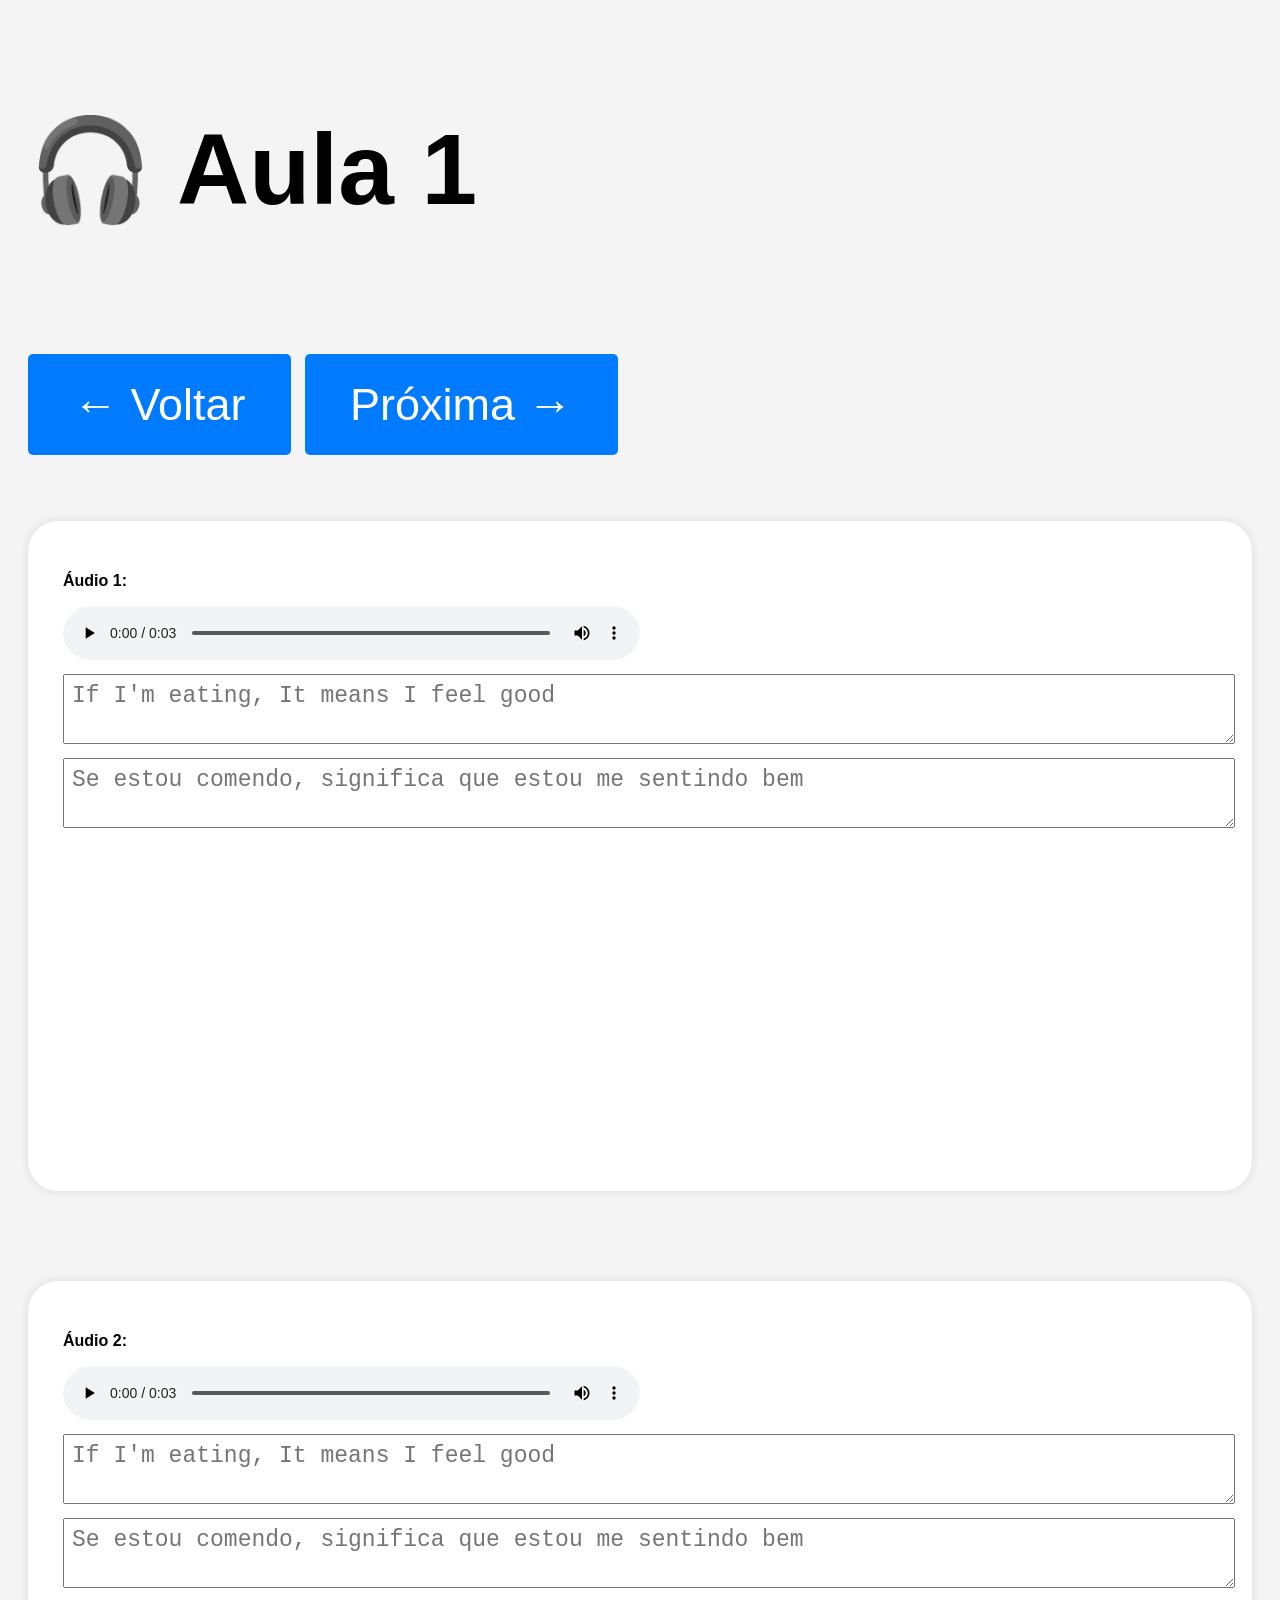
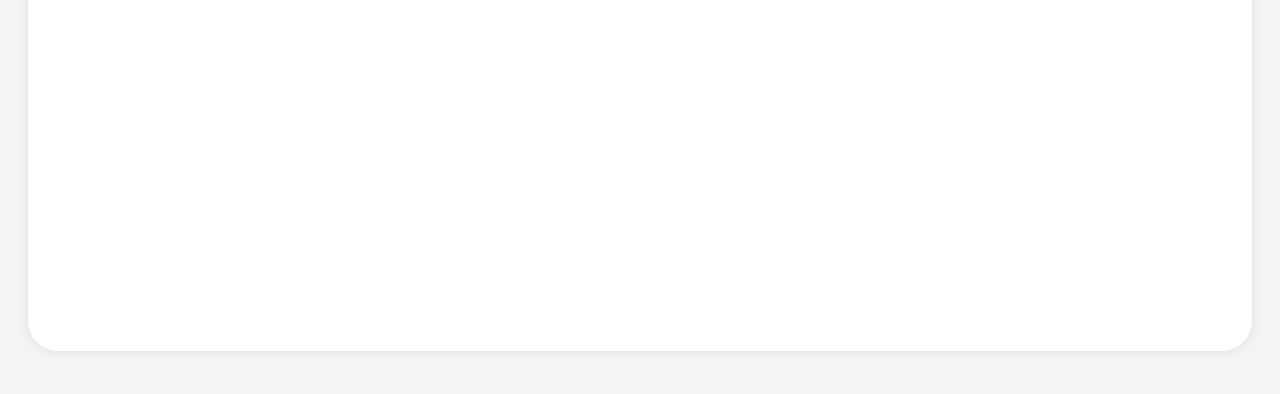
==== index.html @ 2848b5e5 "first commit" ====
<!-- ===================== PAGINA 2 ===================== -->
<!DOCTYPE html>
<html lang="pt-br">

<head>
    <meta charset="UTF-8">
    <title>Aula 2</title>
    <link rel="stylesheet" href="style.css">
</head>

<body>

    <h2>🎧 Aula 1</h2>

    <div class="nav">
        <a href="index.html">← Voltar</a>
        <a href="pagina2.html">Próxima →</a>
    </div>

    <div class="card">
        <p><strong>Áudio 1:</strong></p>
        <audio controls class="audio">
            <source src="audio/audio1.mp3" type="audio/mpeg" class="som">
        </audio>
        <textarea placeholder="If I'm eating, It means I feel good"></textarea>
        <textarea placeholder="Se estou comendo, significa que estou me sentindo bem"></textarea>
    </div>

    <div class="card">
        <p><strong>Áudio 2:</strong></p>
        <audio controls class="audio">
            <source src="audio/audio1.mp3" type="audio/mpeg" class="som">
        </audio>
        <textarea placeholder="If I'm eating, It means I feel good"></textarea>
        <textarea placeholder="Se estou comendo, significa que estou me sentindo bem"></textarea>
    </div>
    

</body>

</html>
---- style.css ----
body {
    font-family: Arial;
    background: #f4f4f4;
    padding: 20px;
}

.card {
    background: white;
    padding: 35px;
    margin-bottom: 15px;
    border-radius: 10px;
    box-shadow: 0 0 10px rgba(0, 0, 0, 0.1);
}

textarea {
    width: 100%;
    margin-top: 10px;
    padding: 8px;
}

.nav {
    margin-bottom: 10px;
}

.nav a {
    padding: 10px 15px;
    background: #007bff;
    color: white;
    text-decoration: none;
    border-radius: 5px;
    margin-right: 10px;

}

@media (min-width: 768px) {

    h2 {
        font-size: 100px;
    }

    .card {
        background: white;
        padding: 35px;
        height: 600px;
        margin-bottom: 15px;
        border-radius: 30px;
        box-shadow: 0 0 10px rgba(0, 0, 0, 0.1);
        margin-top: 90px;
    }

    .audio {
        width: 50%;
        /* ocupa toda largura do card */
       
        /* aumenta a altura do player */
        border-radius: 30px;
    }

    .som {
        height: 150px;
    }

    .nav {
        margin-top: 150px;
    }

    .nav a {
        padding: 25px 45px;
        background: #007bff;
        color: white;
        text-decoration: none;
        border-radius: 5px;
        margin-right: 10px;
        font-size: 45px;

    }

    textarea {
    width: 100%;
    margin-top: 10px;
    padding: 8px;
    font-size: 23px;
    }

}
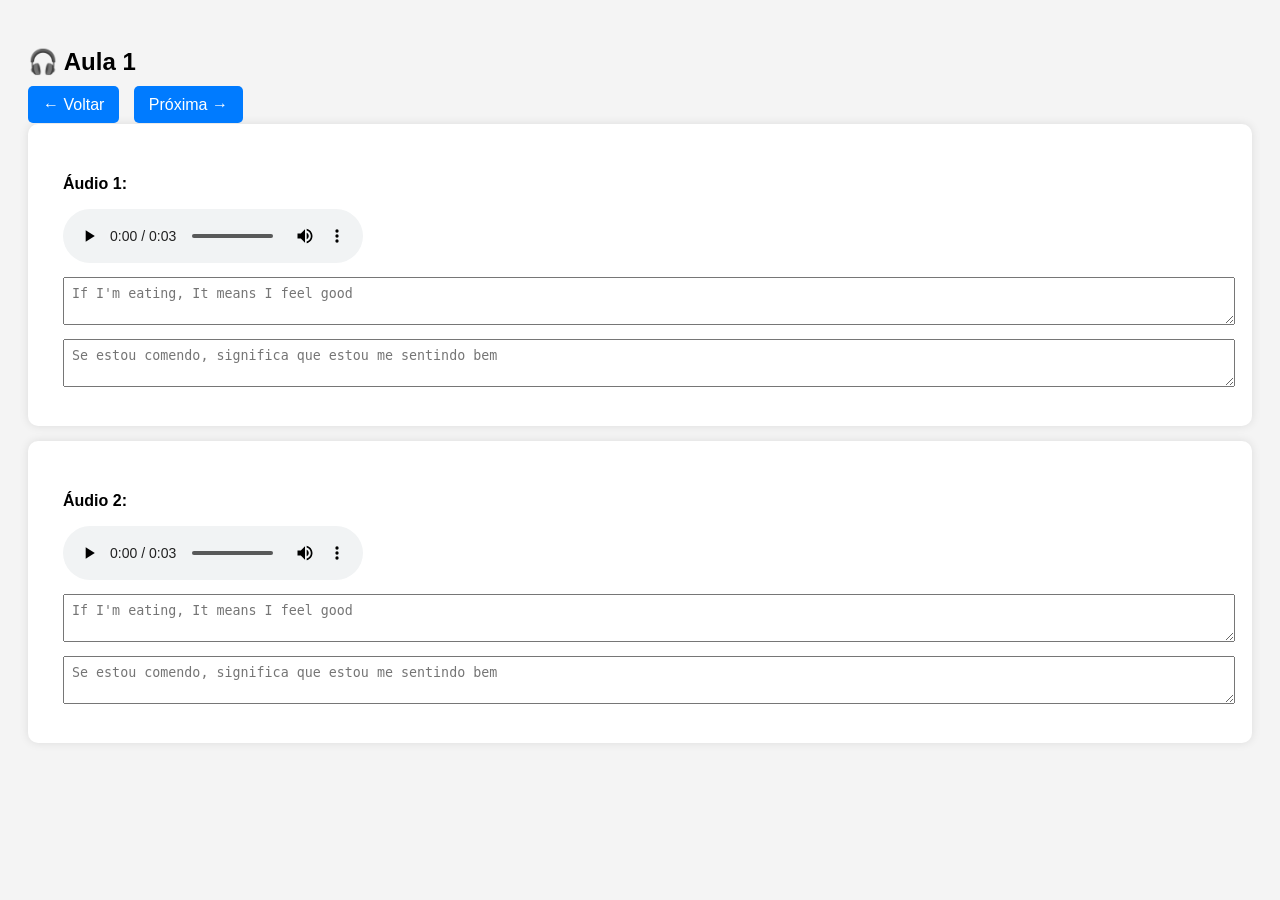
==== commit 0030ba87: "fix: envia alterações pendentes" ====
--- a/index.html
+++ b/index.html
@@ -22,8 +22,10 @@
         <audio controls class="audio">
             <source src="audio/audio1.mp3" type="audio/mpeg" class="som">
         </audio>
-        <textarea placeholder="If I'm eating, It means I feel good"></textarea>
-        <textarea placeholder="Se estou comendo, significa que estou me sentindo bem"></textarea>
+        <div class="text">
+            <textarea placeholder="If I'm eating, It means I feel good"></textarea>
+            <textarea placeholder="Se estou comendo, significa que estou me sentindo bem"></textarea>
+        </div>
     </div>
 
     <div class="card">
@@ -31,10 +33,11 @@
         <audio controls class="audio">
             <source src="audio/audio1.mp3" type="audio/mpeg" class="som">
         </audio>
-        <textarea placeholder="If I'm eating, It means I feel good"></textarea>
-        <textarea placeholder="Se estou comendo, significa que estou me sentindo bem"></textarea>
-    </div>
-    
+         <div class="text">
+            <textarea placeholder="If I'm eating, It means I feel good"></textarea>
+            <textarea placeholder="Se estou comendo, significa que estou me sentindo bem"></textarea>
+        </div>
+
 
 </body>
 
--- a/style.css
+++ b/style.css
@@ -32,36 +32,43 @@
 
 }
 
-@media (min-width: 768px) {
+@media (min-width: 768px) and (max-width: 1024px) {
+
+    body {
+        font-family: Arial;
+        background: #f4f4f4;
+        padding: 20px;
+    }
 
     h2 {
-        font-size: 100px;
+        font-size: 60px;
+        margin-top: 5px;
     }
 
     .card {
         background: white;
-        padding: 35px;
+        padding: 30px;
         height: 600px;
         margin-bottom: 15px;
         border-radius: 30px;
         box-shadow: 0 0 10px rgba(0, 0, 0, 0.1);
-        margin-top: 90px;
+        margin-top: 30px;
+    }
+
+    .card p {
+        font-size: 40px;
     }
 
     .audio {
-        width: 50%;
-        /* ocupa toda largura do card */
+        width: 30%;
+        transform: scale(2.2);
+        transform-origin: left;
+        margin-top: 10px;
        
-        /* aumenta a altura do player */
-        border-radius: 30px;
-    }
-
-    .som {
-        height: 150px;
     }
 
     .nav {
-        margin-top: 150px;
+        margin-top: 20px;
     }
 
     .nav a {
@@ -71,15 +78,21 @@
         text-decoration: none;
         border-radius: 5px;
         margin-right: 10px;
-        font-size: 45px;
+        font-size: 30px;
 
     }
 
     textarea {
-    width: 100%;
-    margin-top: 10px;
-    padding: 8px;
-    font-size: 23px;
+        width: 89%;
+        margin-top: 10px;
+        padding: 18px;
+        font-size: 25px;
+        margin: 22px;
+        
+    }
+
+    .text {
+        margin-top: 30px;
     }
 
 }
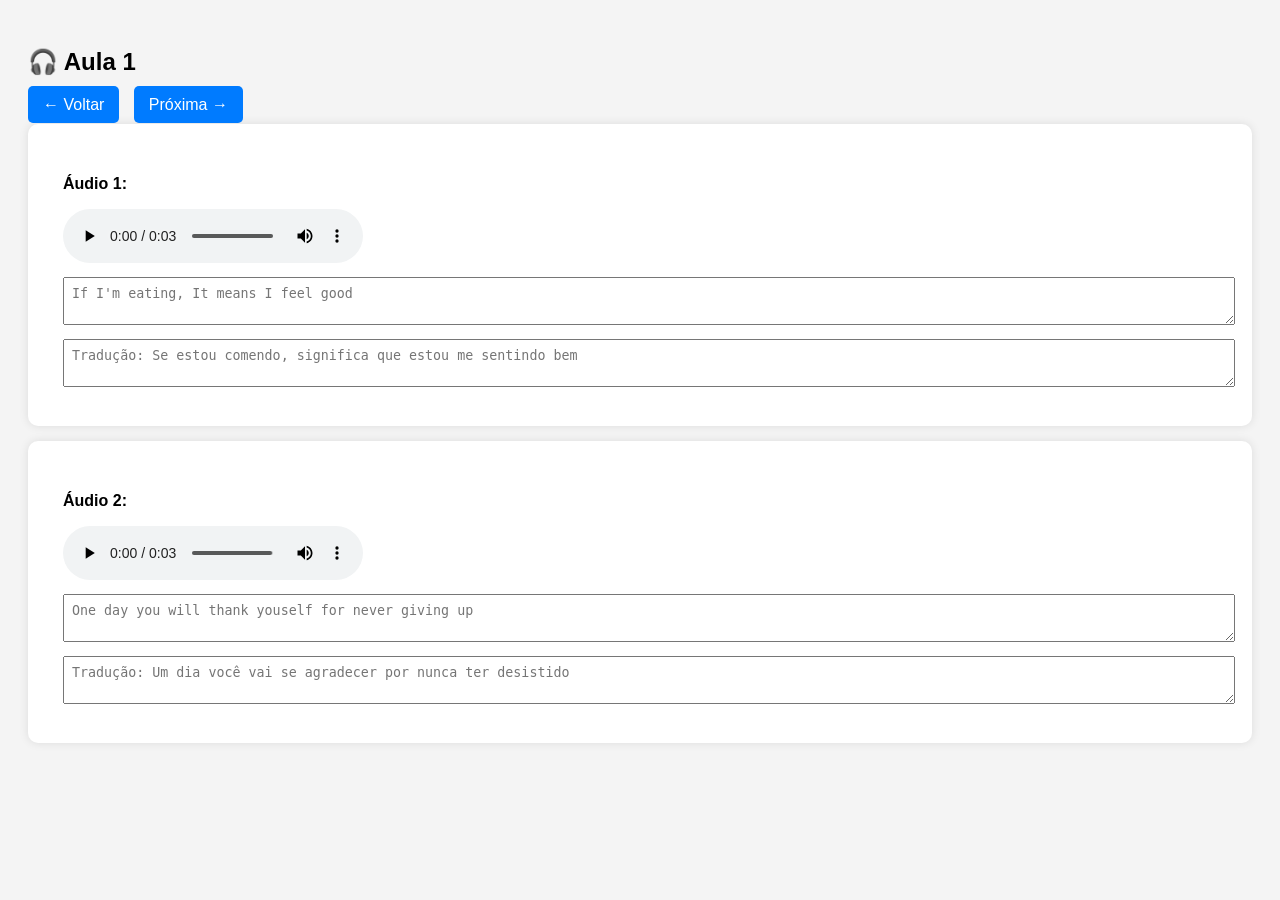
==== commit 98b1bf71: "fix: envia alterações pendentes" ====
--- a/index.html
+++ b/index.html
@@ -24,18 +24,18 @@
         </audio>
         <div class="text">
             <textarea placeholder="If I'm eating, It means I feel good"></textarea>
-            <textarea placeholder="Se estou comendo, significa que estou me sentindo bem"></textarea>
+            <textarea placeholder="Tradução: Se estou comendo, significa que estou me sentindo bem"></textarea>
         </div>
     </div>
 
     <div class="card">
         <p><strong>Áudio 2:</strong></p>
         <audio controls class="audio">
-            <source src="audio/audio1.mp3" type="audio/mpeg" class="som">
+            <source src="audio/audio2.mp3" type="audio/mpeg" class="som">
         </audio>
          <div class="text">
-            <textarea placeholder="If I'm eating, It means I feel good"></textarea>
-            <textarea placeholder="Se estou comendo, significa que estou me sentindo bem"></textarea>
+            <textarea placeholder="One day you will thank youself for never giving up"></textarea>
+            <textarea placeholder="Tradução: Um dia você vai se agradecer por nunca ter desistido"></textarea>
         </div>
 
 
--- a/style.css
+++ b/style.css
@@ -86,7 +86,7 @@
         width: 89%;
         margin-top: 10px;
         padding: 18px;
-        font-size: 25px;
+        font-size: 29px;
         margin: 22px;
         
     }
